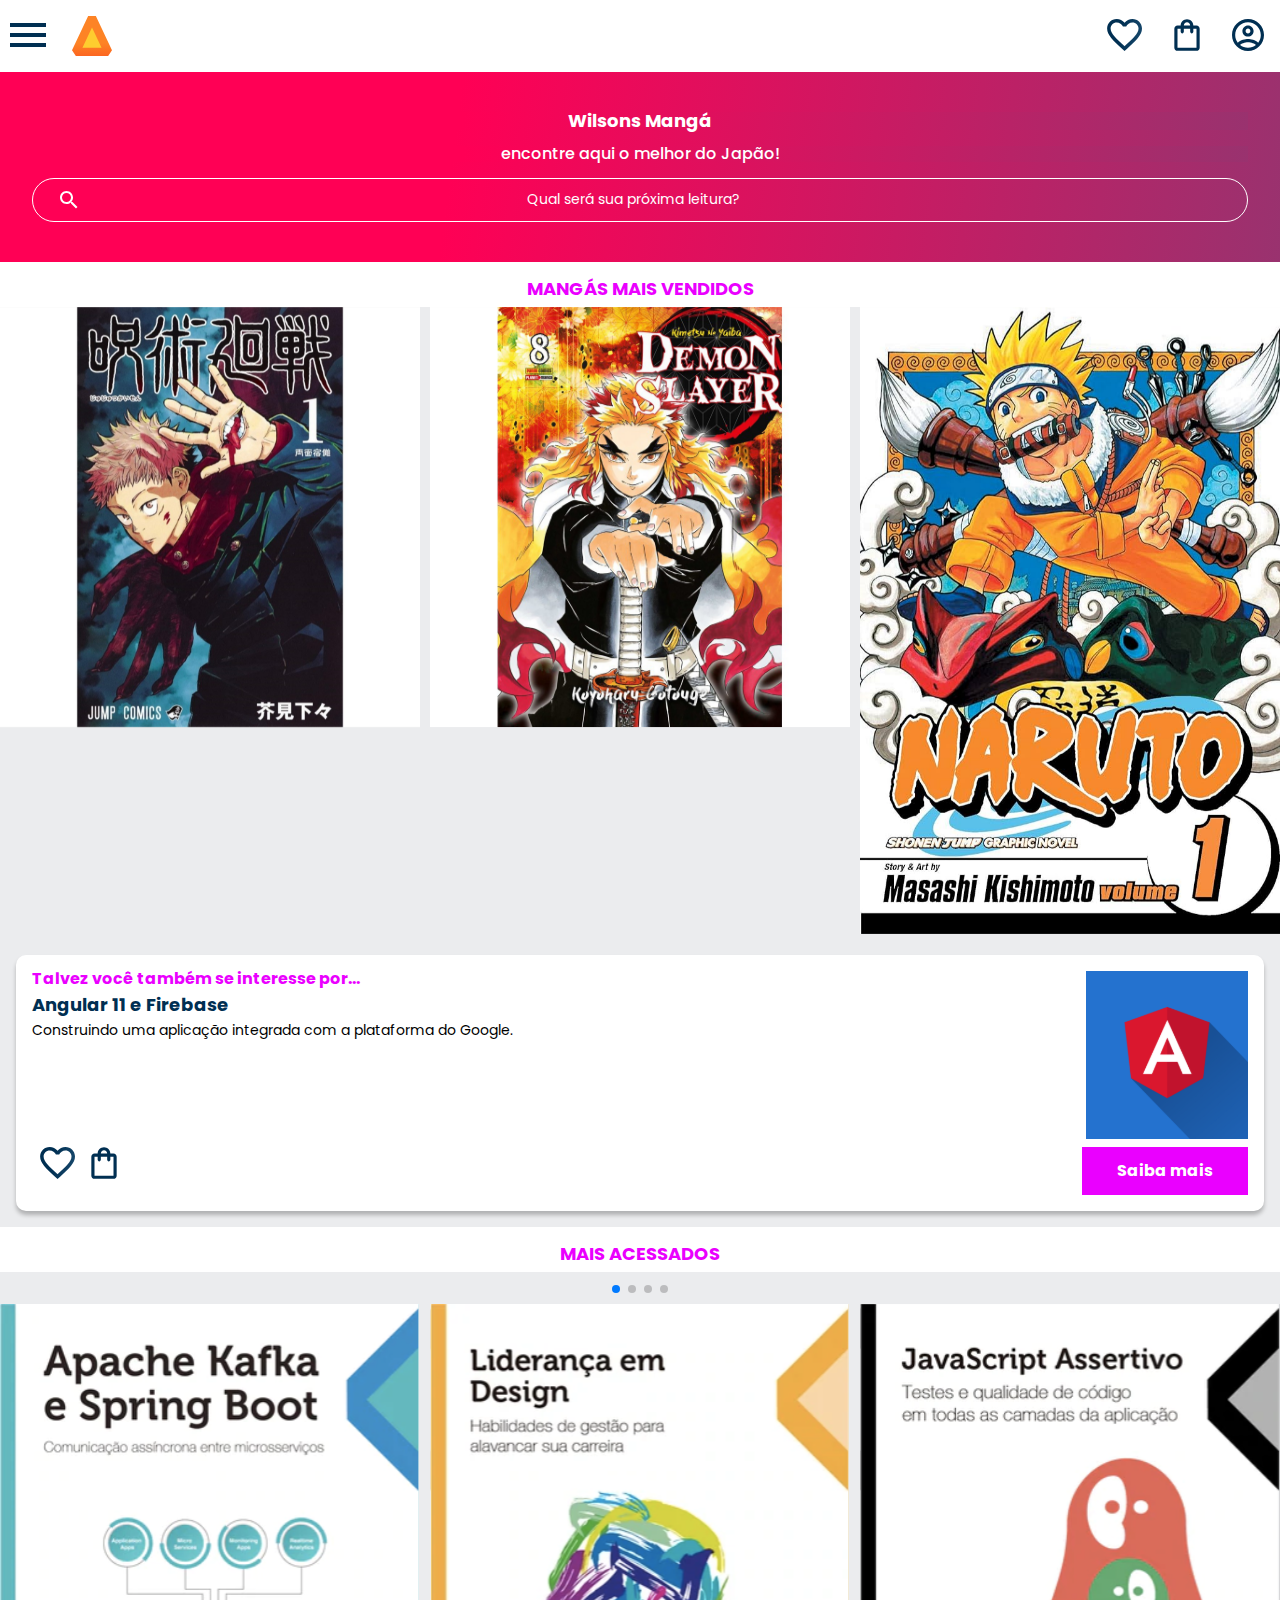
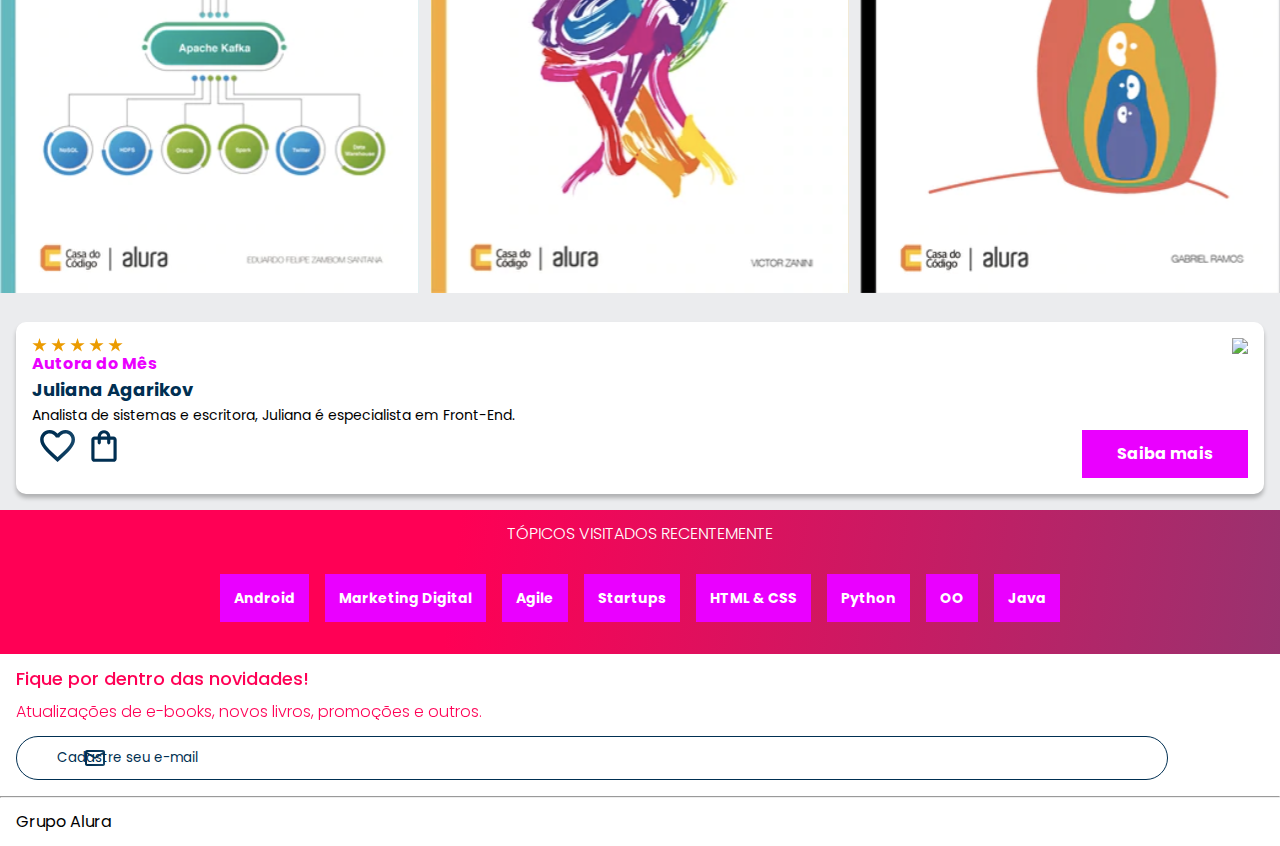
==== alura-book-main/alura-books-aula12/index.html @ 0b42a392 "Add files via upload" ====
<!DOCTYPE html>
<html>

<head>
  <meta charset="UTF-8">
  <meta name="viewport" content="width=device-width, initial-scale=1.0">
  <title>AluraBooks</title>
  <link rel="stylesheet" href="reset.css">
  <link rel="preconnect" href="https://fonts.googleapis.com">
  <link rel="preconnect" href="https://fonts.gstatic.com" crossorigin>
  <link href="https://fonts.googleapis.com/css2?family=Poppins:wght@300;400;500;700&display=swap" rel="stylesheet">
  <link rel="stylesheet" href="https://cdn.jsdelivr.net/npm/swiper@11/swiper-bundle.min.css" />
  <link rel="stylesheet" href="styles.css">
</head>

<body>
  <header class="cabeçalho">
    <div class="container">
      <input type="checkbox" id="menu" class="container__botao">
      <label for="menu">
        <span class="cabeçalho__menu-hamburguer container__imagem"></span>
      </label>
      <ul class="lista-menu">
        <li class="lista-menu__titulo">Categorias</li>
        <li class="lista-menu__item">
          <a href="#" class="lista-menu__link">Programação</a>
        </li>
        <li class="lista-menu__item">
          <a href="#" class="lista-menu__link">Front-end</a>
        </li>
        <li class="lista-menu__item">
          <a href="#" class="lista-menu__link">Infraestrutura</a>
        </li>
        <li class="lista-menu__item">
          <a href="#" class="lista-menu__link">Business</a>
        </li>
        <li class="lista-menu__item">
          <a href="#" class="lista-menu__link">Design & UX</a>
        </li>
      </ul>
      <img src="img/Logo.svg" alt="Logo da Alurabooks" class="container__imagem">
    </div>
    <div class="container">
      <a href="#"><img src="img/Favoritos.svg" alt="Meus favoritos" class="container__imagem"></a>
      <a href="#"><img src="img/Compras.svg" alt="Carrinhos de compras" class="container__imagem"></a>
      <a href="#"><img src="img/Usuario.svg" alt="Meu perfil" class="container__imagem"></a>
    </div>
  </header>

  <section class="banner">
    <h2 class="banner__titulo">Wilsons Mangá</h2>
    <p class="banner__texto">encontre aqui o melhor do Japão!</p>
    <input type="search" class="banner__pesquisa" placeholder="Qual será sua próxima leitura?">
  </section>

  <section class="carrossel">
    <h2 class="carrossel__titulo">mangás mais vendidos</h2>
    <!-- Slider main container -->
    <div class="swiper">
      <!-- Additional required wrapper -->
      <div class="swiper-wrapper">
        <!-- Slides -->
            <div class="swiper-slide"><img src="img/Jujutsu kaisen.jpeg"
            alt="Mangá de Jujutsu"></div>
            <div class="swiper-slide"><img src="img/Rengoku.jpeg"
            alt="Mangá de Demon slayer"></div>
            <div class="swiper-slide"><img src="img/naruto2.jpg" 
            alt="Mangá de Naruto"></div>
          
          <div class="swiper-slide"><img class="Imagem_especial" src="img/one piece.jpeg" alt="mangá de One Piece"></div>
        <div class="swiper-slide">
          <img src="img/tokyorevengers2.webp" alt="Livro Guia front end" />
        </div>
        <div class="swiper-slide">
          <img src="img/AOT.jpg" alt="Livro sobre portugol" />
        </div>
        <div class="swiper-slide">
          <img src="img/L.jpg" alt="Livro sobre acessibilidade" />
        </div>
      </div>

      <!-- If we need navigation buttons -->
      <div class="swiper-button-prev"></div>
      <div class="swiper-button-next"></div>

    </div>

    <div class="card">
      <div class="card__descrição">
        <div class="descrição">
          <h3 class="descrição__titulo">Talvez você também se interesse por...</h3>
          <h2 class="descrição__titulo-livro">Angular 11 e Firebase</h2>
          <p class="descrição__texto">
            Construindo uma aplicação integrada com a plataforma do Google.
          </p>
        </div>
        <img src="img/Angular.svg" class="descrição__imagem" />
      </div>
      <div class="card__botões">
        <ul class="botões">
          <li class="botões__item">
            <img src="img/Favoritos.svg" alt="Favoritar livro" />
          </li>
          <li class="botões__item">
            <img src="img/Compras.svg" alt="Adicionar no carrinho de compras" />
          </li>
        </ul>
        <a href="#" class="botões__ancora">Saiba mais</a>
      </div>
    </div>

  </section>

  <section class=”carrossel”>
    <h2 class="carrossel__titulo">Mais Acessados</h2>
    <div class="swiper">
      <!-- Additional required wrapper -->
      <!-- If we need pagination -->
      <div class="swiper-pagination"></div>

      <div class="swiper-wrapper">
        <!-- Slides -->
        <div class="swiper-slide"><img src="img/ApacheKafka.svg"
            alt="Livro sobre apache kafka e spring boot da alura books"></div>
        <div class="swiper-slide"><img src="img/Liderança.svg" alt="Livro sobre liderança em design da alura books">
        </div>
        <div class="swiper-slide"><img src="img/Javascript.svg" alt="Livro sobre javascript assertivo da alurabooks">
        </div>
        <div class="swiper-slide"><img src="img/Guia Front-end.svg" alt="Livro Guia front end"></div>
        <div class="swiper-slide"><img src="img/Portugol.svg" alt="Livro sobre portugol"></div>
        <div class="swiper-slide"><img src="img/Acessibilidade.svg" alt="livro sobre acessibilidade"></div>
      </div>

      <!-- If we need navigation buttons -->
      <div class="swiper-button-prev"></div>
      <div class="swiper-button-next"></div>
    </div>

    <div class="card">
      <!-- 1º linha -->
      <div class="card__descrição">
        <!-- 1º coluna -->
        <div class="descrição">
          <img src="img/Estrelinhas.svg" alt="Avaliação 5 estrelas">
          <h3 class="descrição__titulo">Autora do Mês</h3>
          <h2 class="descrição__titulo-livro">Juliana Agarikov</h2>
          <p class="descrição__texto">Analista de sistemas e escritora, Juliana é especialista em Front-End.
          </p>
        </div>
        <!-- 2º coluna -->
        <img src="img/Escritora.svg" class="descrição__imagem">
      </div>

      <!-- 2º linha -->
      <div class="card__botões">
        <!-- 1º coluna -->
        <ul class="botões">
          <li class="botões__item"><img src="img/Favoritos.svg" alt="Favoritar livro"></li>
          <li class="botões__item"><img src="img/Compras.svg" alt="Adicionar no carrinho de compras"></li>
        </ul>
        <!-- 2º coluna -->
        <a href="#" class="botões__ancora">Saiba mais</a>
      </div>
    </div>



  </section>

  <section class="tópicos">
    <h2 class="tópicos__titulo">TÓPICOS VISITADOS RECENTEMENTE</h2>
    <ul class="tópicos__lista">
      <li class="tópicos__item"><a href="#" class="tópicos__link">Android</a></li>
      <li class="tópicos__item">
        <a href="#" class="tópicos__link">Marketing Digital</a>
      </li>
      <li class="tópicos__item">
        <a href="#" class="tópicos__link">Agile</a>
      </li>
      <li class="tópicos__item">
        <a href="#" class="tópicos__link">Startups</a>
      </li>
      <li class="tópicos__item">
        <a href="#" class="tópicos__link">HTML & CSS</a>
      </li>
      <li class="tópicos__item">
        <a href="#" class="tópicos__link">Python</a>
      </li>
      <li class="tópicos__item">
        <a href="#" class="tópicos__link">OO</a>
      </li>
      <li class="tópicos__item">
        <a href="#" class="tópicos__link">Java</a>
      </li>
    </ul>
  </section>

  <section class="contato">
    <h2 class="contato__titulo">Fique por dentro das novidades!</h2>
    <p class="contato__texto">
      Atualizações de e-books, novos livros, promoções e outros.
    </p>
    <input type="email" placeholder="Cadastre seu e-mail" class="contato__email" />
  </section>

  <hr />

  <footer class="rodapé">
    <h2 class="rodapé__titulo">Grupo Alura</h2>
  </footer>

  <script src="https://cdn.jsdelivr.net/npm/swiper@11/swiper-bundle.min.js"></script>
  <script>
    const swiper = new Swiper(".swiper", {
      spaceBetween: 10,
      slidesPerView: 3,
      pagination: {
        el: ".swiper-pagination",
        type: "bullets",
      },
    });
  </script>
</body>

</html>
---- alura-book-main/alura-books-aula12/styles.css ----
@import url("styles/header.css");
@import url("styles/banner.css");
@import url("styles/carrossel.css");
@import url("styles/topicos.css");
@import url("styles/contato.css");
@import url("styles/rodapé.css");

:root {
    --cor-de-fundo: #EBECEE;
    --branco: #FFFFFF;
    --laranja: #ea00ff;
    --azul-degrade: linear-gradient(97.54deg, #ff0055 35.49%, #326589 165.37%);
    --fonte-principal: "Poppins";
    --azul: #002F52;
}

body {
    background-color: var(--cor-de-fundo);
    font-family: var(--fonte-principal);
    font-size: 16px;
    font-weight: 400;
}
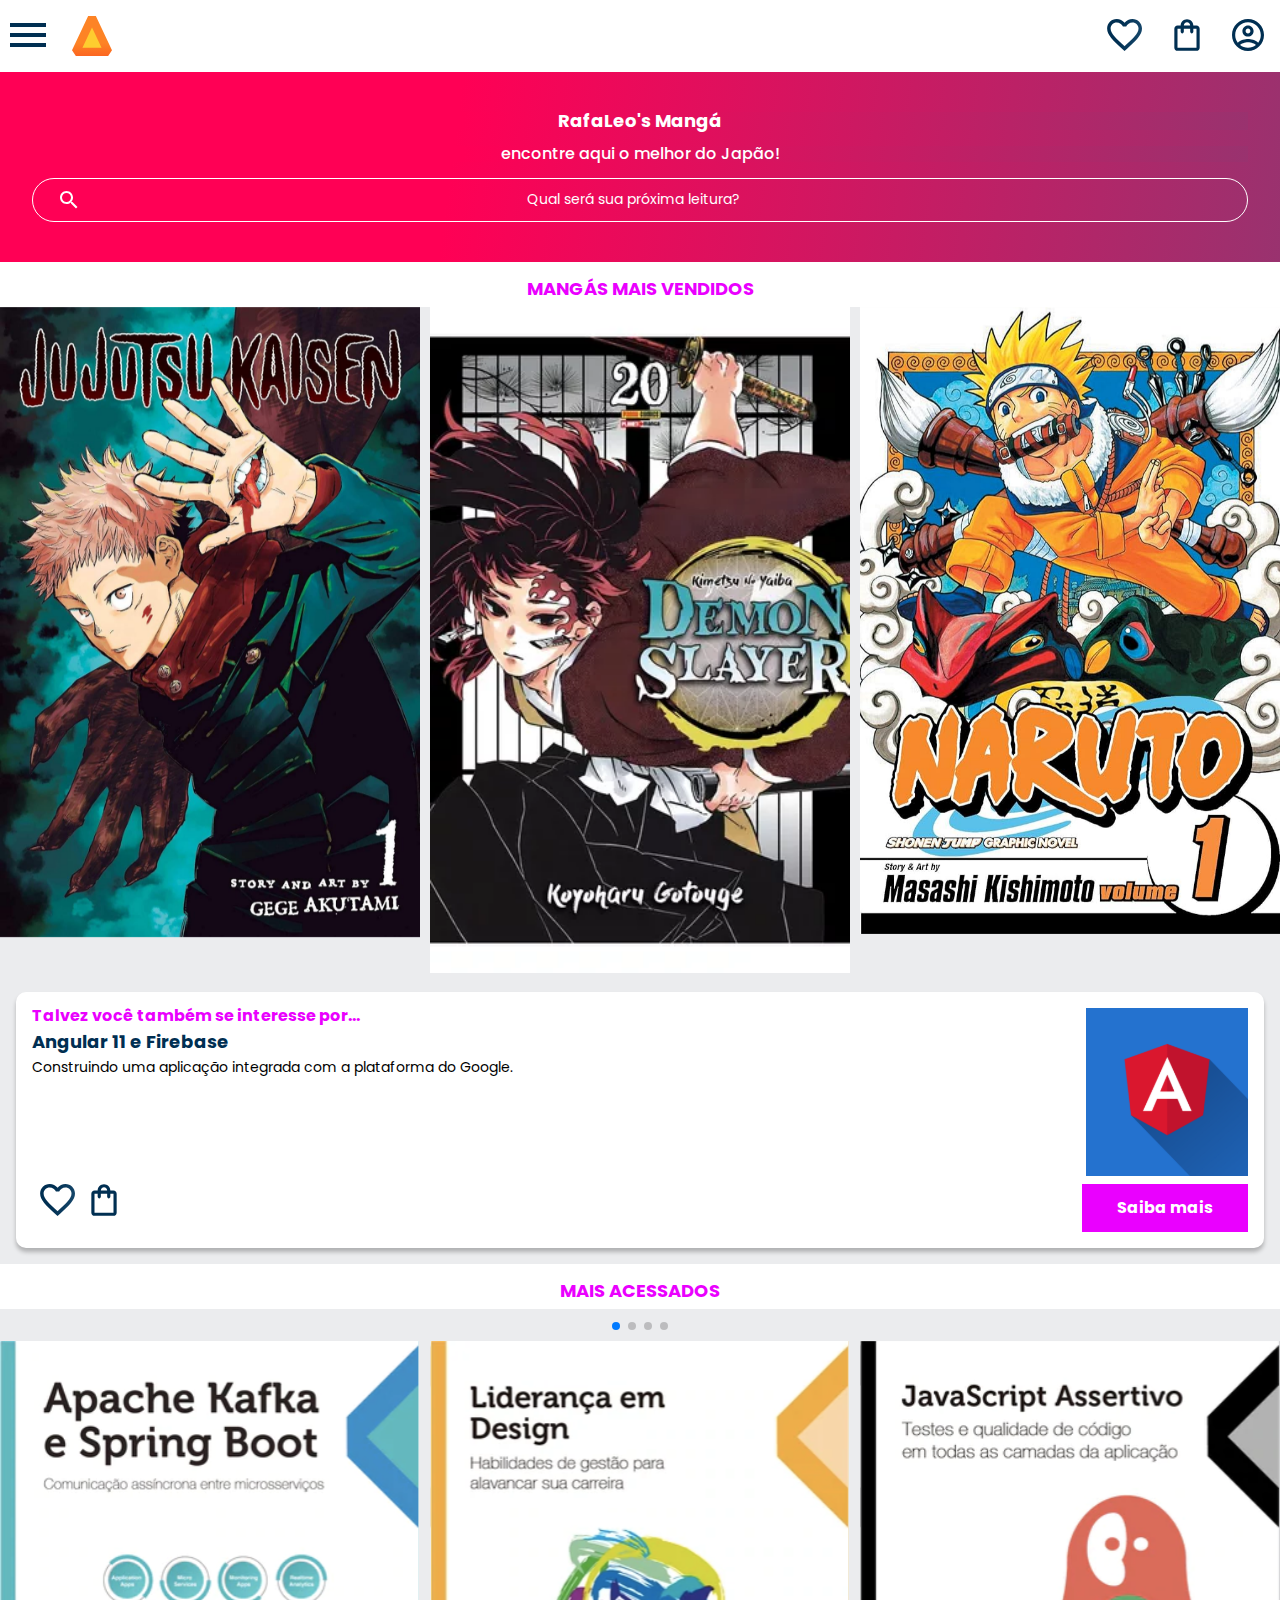
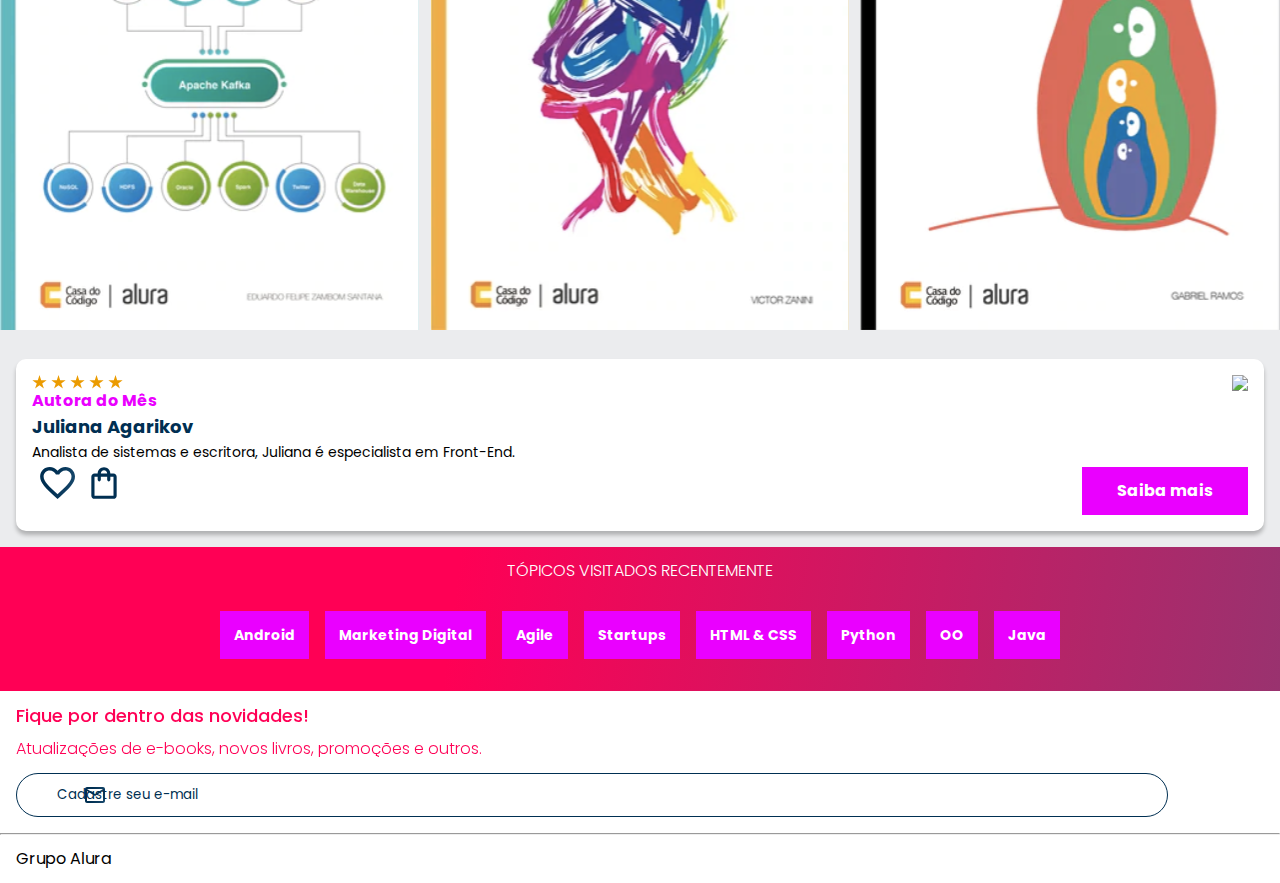
==== commit 2f4b40bf: "Add files via upload" ====
--- a/alura-book-main/alura-books-aula12/index.html
+++ b/alura-book-main/alura-books-aula12/index.html
@@ -48,7 +48,7 @@
   </header>
 
   <section class="banner">
-    <h2 class="banner__titulo">Wilsons Mangá</h2>
+    <h2 class="banner__titulo">RafaLeo's Mangá</h2>
     <p class="banner__texto">encontre aqui o melhor do Japão!</p>
     <input type="search" class="banner__pesquisa" placeholder="Qual será sua próxima leitura?">
   </section>
@@ -60,22 +60,26 @@
       <!-- Additional required wrapper -->
       <div class="swiper-wrapper">
         <!-- Slides -->
-            <div class="swiper-slide"><img src="img/Jujutsu kaisen.jpeg"
-            alt="Mangá de Jujutsu"></div>
-            <div class="swiper-slide"><img src="img/Rengoku.jpeg"
-            alt="Mangá de Demon slayer"></div>
-            <div class="swiper-slide"><img src="img/naruto2.jpg" 
-            alt="Mangá de Naruto"></div>
-          
-          <div class="swiper-slide"><img class="Imagem_especial" src="img/one piece.jpeg" alt="mangá de One Piece"></div>
-        <div class="swiper-slide">
-          <img src="img/tokyorevengers2.webp" alt="Livro Guia front end" />
-        </div>
-        <div class="swiper-slide">
-          <img src="img/AOT.jpg" alt="Livro sobre portugol" />
-        </div>
-        <div class="swiper-slide">
-          <img src="img/L.jpg" alt="Livro sobre acessibilidade" />
+        <div class="swiper-slide">
+          <img class="Imagem_especial" src="img/jujutsu.jpg"  alt="Mangá de Jujutsu">
+        </div>
+        <div class="swiper-slide">
+          <img class="Imagem_especial" src="img/demonslayer.webp"  alt="Mangá de Demon slayer">
+        </div>
+        <div class="swiper-slide">
+          <img class="Imagem_especial" src="img/naruto2.jpg"  alt="Mangá de Naruto">
+        </div>
+        <div class="swiper-slide">
+          <img class="Imagem_especial" src="img/OP2.jpg"  alt="mangá de one piece">
+        </div>
+        <div class="swiper-slide">
+          <img class="Imagem_especial" src="img/tokyorevengers2.webp"  alt="mangá tokyo revengers">
+        </div>
+        <div class="swiper-slide">
+          <img class="Imagem_especial" src="img/AOT.jpg"  alt="mangá AOT">
+        </div>
+        <div class="swiper-slide">
+          <img class="Imagem_especial" src="img/DN.jpg"  alt="mangá death note">
         </div>
       </div>
 
